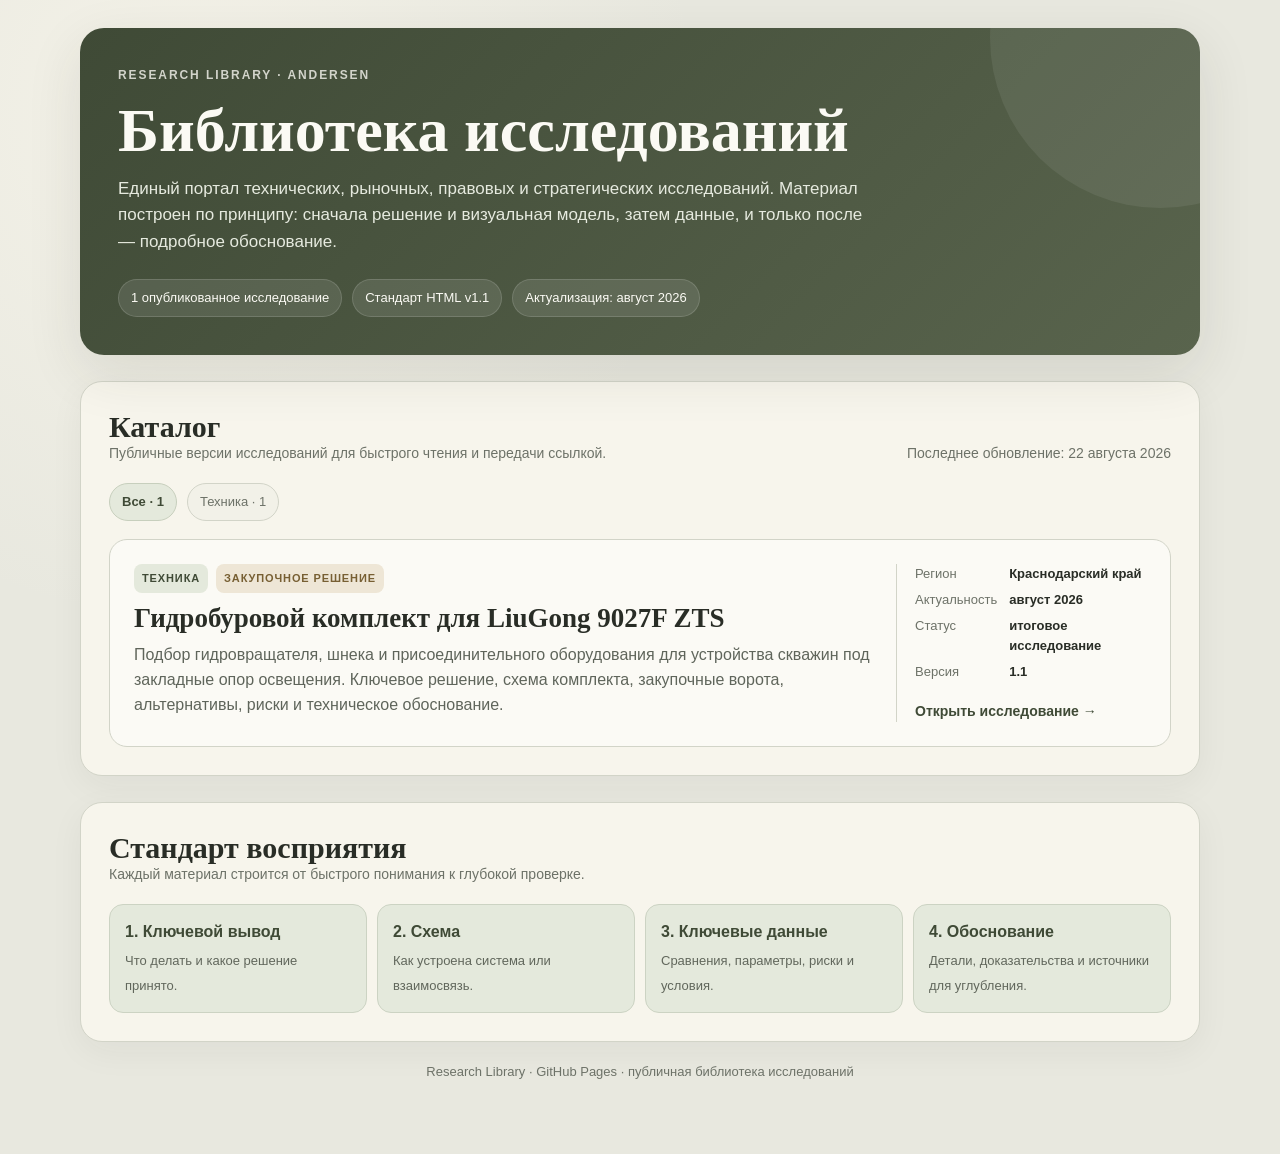
==== index.html @ 73bedc51 "Create research library homepage" ====
<!doctype html>
<html lang="ru">
<head>
  <meta charset="utf-8">
  <meta name="viewport" content="width=device-width, initial-scale=1">
  <meta name="color-scheme" content="light dark">
  <meta name="description" content="Библиотека аналитических и технических исследований Andersen.">
  <title>Research Library — библиотека исследований</title>
  <style>
    :root{--canvas:#e8e8df;--paper:#f7f5ec;--ink:#292d26;--muted:#6d7268;--line:#d2d4c8;--olive:#667257;--olive-deep:#3f4a36;--olive-soft:#e4e9dc;--moss:#84906f;--ochre:#a88950;--danger:#8a5b52;--shadow:0 18px 55px rgba(43,49,38,.11)}
    *{box-sizing:border-box}html{scroll-behavior:smooth}body{margin:0;background:radial-gradient(circle at 15% 10%,#f4f2e8 0,transparent 34%),var(--canvas);color:var(--ink);font-family:Inter,ui-sans-serif,-apple-system,BlinkMacSystemFont,"Segoe UI",Roboto,Arial,sans-serif;line-height:1.55}
    a{color:inherit}.wrap{width:min(1120px,calc(100% - 28px));margin:0 auto;padding:28px 0 72px}.hero{background:linear-gradient(135deg,var(--olive-deep),#59644d);color:#fbfaf4;border-radius:24px;padding:38px;box-shadow:var(--shadow);position:relative;overflow:hidden}.hero:after{content:"";position:absolute;width:340px;height:340px;border-radius:50%;right:-130px;top:-160px;background:rgba(255,255,255,.07)}
    .eyebrow{font-size:12px;letter-spacing:.16em;text-transform:uppercase;opacity:.78;font-weight:700}.hero h1{font-family:Georgia,"Times New Roman",serif;font-size:clamp(34px,6vw,62px);line-height:1.02;margin:14px 0 14px;max-width:760px}.hero p{margin:0;max-width:760px;color:#e6eadf;font-size:17px}.stats{display:flex;gap:10px;flex-wrap:wrap;margin-top:24px}.stat{background:rgba(255,255,255,.1);border:1px solid rgba(255,255,255,.14);border-radius:999px;padding:8px 12px;font-size:13px}
    .section{margin-top:26px;background:var(--paper);border:1px solid var(--line);border-radius:22px;padding:28px;box-shadow:0 10px 34px rgba(43,49,38,.05)}.section-head{display:flex;justify-content:space-between;gap:18px;align-items:end;margin-bottom:18px}.section h2{font-family:Georgia,"Times New Roman",serif;font-size:30px;line-height:1.1;margin:0}.section .sub{color:var(--muted);font-size:14px}
    .filters{display:flex;gap:10px;flex-wrap:wrap;margin-bottom:18px}.chip{border:1px solid var(--line);background:#f2f1e8;border-radius:999px;padding:8px 12px;font-size:13px;color:var(--muted)}.chip.active{background:var(--olive-soft);border-color:#c7cfbd;color:var(--olive-deep);font-weight:700}
    .grid{display:grid;grid-template-columns:repeat(12,1fr);gap:18px}.card{grid-column:span 12;display:grid;grid-template-columns:minmax(0,1.55fr) minmax(250px,.45fr);gap:18px;padding:24px;border:1px solid var(--line);border-radius:18px;background:#fbfaf5;text-decoration:none;transition:transform .16s ease,border-color .16s ease,box-shadow .16s ease}.card:hover{transform:translateY(-2px);border-color:#b9c2ae;box-shadow:0 10px 30px rgba(43,49,38,.08)}
    .kicker{display:flex;gap:8px;flex-wrap:wrap;margin-bottom:10px}.tag{font-size:11px;text-transform:uppercase;letter-spacing:.08em;font-weight:800;padding:6px 8px;border-radius:8px;background:var(--olive-soft);color:var(--olive-deep)}.tag.gold{background:#eee6d6;color:#775f33}.card h3{font-family:Georgia,"Times New Roman",serif;font-size:27px;line-height:1.12;margin:0 0 10px}.card p{margin:0;color:#5f655b}.meta{border-left:1px solid var(--line);padding-left:18px;display:flex;flex-direction:column;justify-content:space-between;gap:18px}.meta dl{margin:0;display:grid;grid-template-columns:auto 1fr;gap:6px 12px;font-size:13px}.meta dt{color:var(--muted)}.meta dd{margin:0;font-weight:700}.open{align-self:flex-start;color:var(--olive-deep);font-weight:800;font-size:14px}
    .principle{display:grid;grid-template-columns:repeat(4,1fr);gap:10px;margin-top:16px}.step{padding:15px;border-radius:14px;background:var(--olive-soft);border:1px solid #ccd3c3}.step strong{display:block;color:var(--olive-deep);margin-bottom:3px}.step span{font-size:13px;color:#61675c}
    footer{padding:20px 4px 0;color:var(--muted);font-size:13px;text-align:center}
    @media(max-width:760px){.wrap{width:min(100% - 18px,1120px);padding-top:9px}.hero{border-radius:18px;padding:26px 22px}.section{border-radius:17px;padding:20px 16px}.section-head{display:block}.section .sub{margin-top:6px}.card{grid-template-columns:1fr;padding:18px}.meta{border-left:0;border-top:1px solid var(--line);padding-left:0;padding-top:14px}.principle{grid-template-columns:1fr 1fr}}
    @media(max-width:460px){.principle{grid-template-columns:1fr}.hero h1{font-size:38px}.card h3{font-size:23px}}
    @media(prefers-color-scheme:dark){:root{--canvas:#22251f;--paper:#2b2f28;--ink:#ecece4;--muted:#b4b9ad;--line:#41483b;--olive-soft:#343c30}.hero{background:linear-gradient(135deg,#31392d,#46503f)}.section,.card{background:#2b2f28}.chip{background:#30342e}.tag.gold{background:#4a4131;color:#e7d4ad}.card p{color:#c5c9c0}.step span{color:#c1c7bc}}
  </style>
</head>
<body>
  <main class="wrap">
    <header class="hero">
      <div class="eyebrow">Research Library · Andersen</div>
      <h1>Библиотека исследований</h1>
      <p>Единый портал технических, рыночных, правовых и стратегических исследований. Материал построен по принципу: сначала решение и визуальная модель, затем данные, и только после — подробное обоснование.</p>
      <div class="stats"><span class="stat">1 опубликованное исследование</span><span class="stat">Стандарт HTML v1.1</span><span class="stat">Актуализация: август 2026</span></div>
    </header>

    <section class="section" aria-labelledby="catalog-title">
      <div class="section-head"><div><h2 id="catalog-title">Каталог</h2><div class="sub">Публичные версии исследований для быстрого чтения и передачи ссылкой.</div></div><div class="sub">Последнее обновление: 22 августа 2026</div></div>
      <div class="filters"><span class="chip active">Все · 1</span><span class="chip">Техника · 1</span></div>
      <div class="grid">
        <a class="card" href="research/hydrodrill-liugong-9027f/">
          <div>
            <div class="kicker"><span class="tag">Техника</span><span class="tag gold">Закупочное решение</span></div>
            <h3>Гидробуровой комплект для LiuGong 9027F ZTS</h3>
            <p>Подбор гидровращателя, шнека и присоединительного оборудования для устройства скважин под закладные опор освещения. Ключевое решение, схема комплекта, закупочные ворота, альтернативы, риски и техническое обоснование.</p>
          </div>
          <aside class="meta">
            <dl><dt>Регион</dt><dd>Краснодарский край</dd><dt>Актуальность</dt><dd>август 2026</dd><dt>Статус</dt><dd>итоговое исследование</dd><dt>Версия</dt><dd>1.1</dd></dl>
            <span class="open">Открыть исследование →</span>
          </aside>
        </a>
      </div>
    </section>

    <section class="section" aria-labelledby="standard-title">
      <div class="section-head"><div><h2 id="standard-title">Стандарт восприятия</h2><div class="sub">Каждый материал строится от быстрого понимания к глубокой проверке.</div></div></div>
      <div class="principle"><div class="step"><strong>1. Ключевой вывод</strong><span>Что делать и какое решение принято.</span></div><div class="step"><strong>2. Схема</strong><span>Как устроена система или взаимосвязь.</span></div><div class="step"><strong>3. Ключевые данные</strong><span>Сравнения, параметры, риски и условия.</span></div><div class="step"><strong>4. Обоснование</strong><span>Детали, доказательства и источники для углубления.</span></div></div>
    </section>

    <footer>Research Library · GitHub Pages · публичная библиотека исследований</footer>
  </main>
</body>
</html>
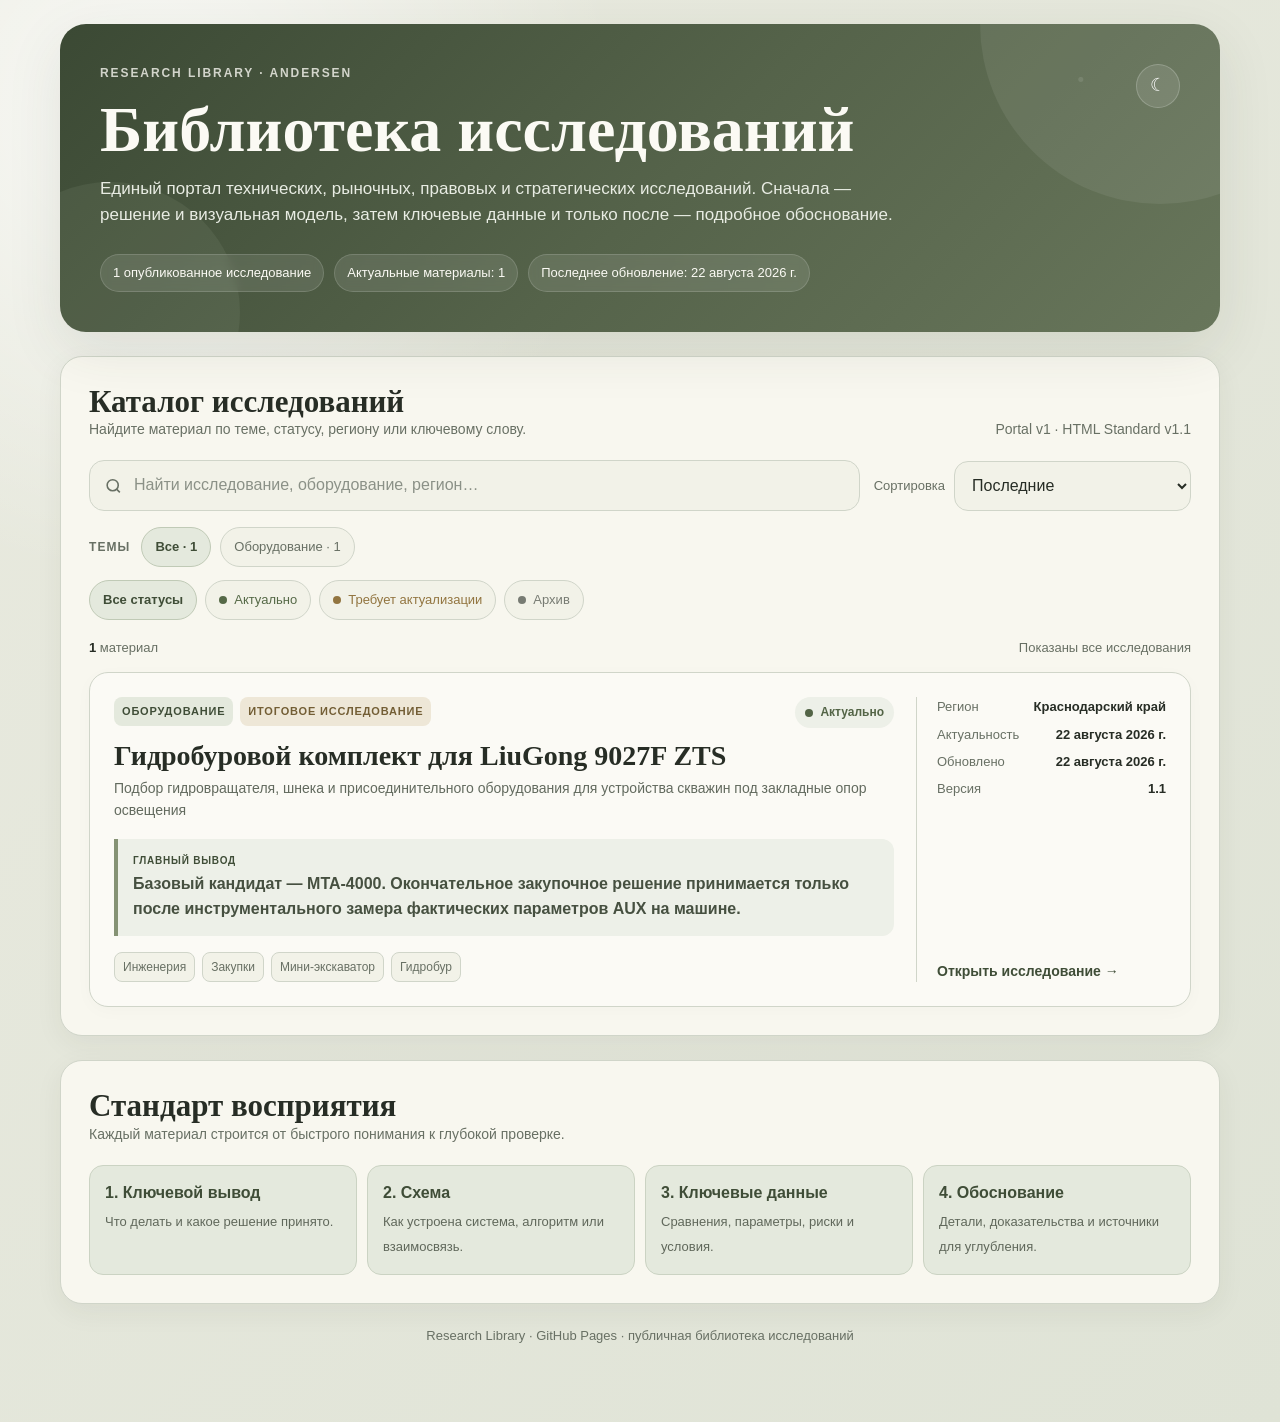
==== commit f7d6d121: "Upgrade Research Library homepage to Portal v1" ====
--- a/index.html
+++ b/index.html
@@ -4,57 +4,447 @@
   <meta charset="utf-8">
   <meta name="viewport" content="width=device-width, initial-scale=1">
   <meta name="color-scheme" content="light dark">
-  <meta name="description" content="Библиотека аналитических и технических исследований Andersen.">
+  <meta name="description" content="Research Library — публичная библиотека технических, рыночных, правовых и стратегических исследований.">
   <title>Research Library — библиотека исследований</title>
   <style>
-    :root{--canvas:#e8e8df;--paper:#f7f5ec;--ink:#292d26;--muted:#6d7268;--line:#d2d4c8;--olive:#667257;--olive-deep:#3f4a36;--olive-soft:#e4e9dc;--moss:#84906f;--ochre:#a88950;--danger:#8a5b52;--shadow:0 18px 55px rgba(43,49,38,.11)}
-    *{box-sizing:border-box}html{scroll-behavior:smooth}body{margin:0;background:radial-gradient(circle at 15% 10%,#f4f2e8 0,transparent 34%),var(--canvas);color:var(--ink);font-family:Inter,ui-sans-serif,-apple-system,BlinkMacSystemFont,"Segoe UI",Roboto,Arial,sans-serif;line-height:1.55}
-    a{color:inherit}.wrap{width:min(1120px,calc(100% - 28px));margin:0 auto;padding:28px 0 72px}.hero{background:linear-gradient(135deg,var(--olive-deep),#59644d);color:#fbfaf4;border-radius:24px;padding:38px;box-shadow:var(--shadow);position:relative;overflow:hidden}.hero:after{content:"";position:absolute;width:340px;height:340px;border-radius:50%;right:-130px;top:-160px;background:rgba(255,255,255,.07)}
-    .eyebrow{font-size:12px;letter-spacing:.16em;text-transform:uppercase;opacity:.78;font-weight:700}.hero h1{font-family:Georgia,"Times New Roman",serif;font-size:clamp(34px,6vw,62px);line-height:1.02;margin:14px 0 14px;max-width:760px}.hero p{margin:0;max-width:760px;color:#e6eadf;font-size:17px}.stats{display:flex;gap:10px;flex-wrap:wrap;margin-top:24px}.stat{background:rgba(255,255,255,.1);border:1px solid rgba(255,255,255,.14);border-radius:999px;padding:8px 12px;font-size:13px}
-    .section{margin-top:26px;background:var(--paper);border:1px solid var(--line);border-radius:22px;padding:28px;box-shadow:0 10px 34px rgba(43,49,38,.05)}.section-head{display:flex;justify-content:space-between;gap:18px;align-items:end;margin-bottom:18px}.section h2{font-family:Georgia,"Times New Roman",serif;font-size:30px;line-height:1.1;margin:0}.section .sub{color:var(--muted);font-size:14px}
-    .filters{display:flex;gap:10px;flex-wrap:wrap;margin-bottom:18px}.chip{border:1px solid var(--line);background:#f2f1e8;border-radius:999px;padding:8px 12px;font-size:13px;color:var(--muted)}.chip.active{background:var(--olive-soft);border-color:#c7cfbd;color:var(--olive-deep);font-weight:700}
-    .grid{display:grid;grid-template-columns:repeat(12,1fr);gap:18px}.card{grid-column:span 12;display:grid;grid-template-columns:minmax(0,1.55fr) minmax(250px,.45fr);gap:18px;padding:24px;border:1px solid var(--line);border-radius:18px;background:#fbfaf5;text-decoration:none;transition:transform .16s ease,border-color .16s ease,box-shadow .16s ease}.card:hover{transform:translateY(-2px);border-color:#b9c2ae;box-shadow:0 10px 30px rgba(43,49,38,.08)}
-    .kicker{display:flex;gap:8px;flex-wrap:wrap;margin-bottom:10px}.tag{font-size:11px;text-transform:uppercase;letter-spacing:.08em;font-weight:800;padding:6px 8px;border-radius:8px;background:var(--olive-soft);color:var(--olive-deep)}.tag.gold{background:#eee6d6;color:#775f33}.card h3{font-family:Georgia,"Times New Roman",serif;font-size:27px;line-height:1.12;margin:0 0 10px}.card p{margin:0;color:#5f655b}.meta{border-left:1px solid var(--line);padding-left:18px;display:flex;flex-direction:column;justify-content:space-between;gap:18px}.meta dl{margin:0;display:grid;grid-template-columns:auto 1fr;gap:6px 12px;font-size:13px}.meta dt{color:var(--muted)}.meta dd{margin:0;font-weight:700}.open{align-self:flex-start;color:var(--olive-deep);font-weight:800;font-size:14px}
-    .principle{display:grid;grid-template-columns:repeat(4,1fr);gap:10px;margin-top:16px}.step{padding:15px;border-radius:14px;background:var(--olive-soft);border:1px solid #ccd3c3}.step strong{display:block;color:var(--olive-deep);margin-bottom:3px}.step span{font-size:13px;color:#61675c}
-    footer{padding:20px 4px 0;color:var(--muted);font-size:13px;text-align:center}
-    @media(max-width:760px){.wrap{width:min(100% - 18px,1120px);padding-top:9px}.hero{border-radius:18px;padding:26px 22px}.section{border-radius:17px;padding:20px 16px}.section-head{display:block}.section .sub{margin-top:6px}.card{grid-template-columns:1fr;padding:18px}.meta{border-left:0;border-top:1px solid var(--line);padding-left:0;padding-top:14px}.principle{grid-template-columns:1fr 1fr}}
-    @media(max-width:460px){.principle{grid-template-columns:1fr}.hero h1{font-size:38px}.card h3{font-size:23px}}
-    @media(prefers-color-scheme:dark){:root{--canvas:#22251f;--paper:#2b2f28;--ink:#ecece4;--muted:#b4b9ad;--line:#41483b;--olive-soft:#343c30}.hero{background:linear-gradient(135deg,#31392d,#46503f)}.section,.card{background:#2b2f28}.chip{background:#30342e}.tag.gold{background:#4a4131;color:#e7d4ad}.card p{color:#c5c9c0}.step span{color:#c1c7bc}}
+    :root{
+      --canvas:#e9eadf;
+      --canvas-2:#dfe3d6;
+      --paper:#f8f7ef;
+      --paper-2:#f2f2e8;
+      --ink:#272d25;
+      --muted:#687064;
+      --line:#d0d5c9;
+      --olive:#667456;
+      --olive-deep:#3f4d37;
+      --moss:#859274;
+      --moss-soft:#e4e9dd;
+      --moss-pale:#edf0e8;
+      --ochre:#a4874d;
+      --ochre-soft:#eee7d7;
+      --danger:#8a5d54;
+      --danger-soft:#efe1dd;
+      --archive:#7a7d75;
+      --archive-soft:#e8e8e3;
+      --shadow:0 18px 55px rgba(45,55,39,.10);
+      --shadow-soft:0 8px 28px rgba(45,55,39,.06);
+    }
+    *{box-sizing:border-box}
+    html{scroll-behavior:smooth}
+    body{
+      margin:0;
+      color:var(--ink);
+      font-family:Inter,ui-sans-serif,-apple-system,BlinkMacSystemFont,"Segoe UI",Roboto,Arial,sans-serif;
+      line-height:1.55;
+      background:
+        radial-gradient(circle at 12% 8%,rgba(255,255,255,.72) 0,transparent 27%),
+        linear-gradient(135deg,var(--canvas),var(--canvas-2));
+      min-height:100vh;
+    }
+    button,input,select{font:inherit}
+    button{color:inherit}
+    a{color:inherit}
+    .wrap{width:min(1160px,calc(100% - 28px));margin:0 auto;padding:24px 0 76px}
+
+    .hero{
+      position:relative;
+      overflow:hidden;
+      border-radius:26px;
+      padding:40px;
+      color:#fbfaf4;
+      background:
+        radial-gradient(circle at 88% 18%,rgba(255,255,255,.10) 0 2px,transparent 3px),
+        linear-gradient(135deg,#3b4934 0%,#55634a 52%,#68765b 100%);
+      box-shadow:var(--shadow);
+    }
+    .hero:before{
+      content:"";
+      position:absolute;
+      right:-120px;
+      top:-180px;
+      width:360px;
+      height:360px;
+      border-radius:50%;
+      background:rgba(255,255,255,.07);
+    }
+    .hero:after{
+      content:"";
+      position:absolute;
+      left:-80px;
+      bottom:-110px;
+      width:260px;
+      height:260px;
+      border-radius:50%;
+      background:rgba(202,215,187,.08);
+    }
+    .hero-top{position:relative;z-index:1;display:flex;justify-content:space-between;gap:20px;align-items:flex-start}
+    .eyebrow{font-size:12px;letter-spacing:.16em;text-transform:uppercase;opacity:.78;font-weight:800}
+    .hero h1{font-family:Georgia,"Times New Roman",serif;font-size:clamp(36px,6vw,64px);line-height:1.02;margin:14px 0 14px;max-width:800px;font-weight:700}
+    .hero p{margin:0;max-width:820px;color:#e8ece3;font-size:17px}
+    .theme-button{
+      position:relative;z-index:2;flex:0 0 auto;width:44px;height:44px;border-radius:50%;border:1px solid rgba(255,255,255,.20);background:rgba(255,255,255,.10);color:#fff;cursor:pointer;font-size:18px
+    }
+    .theme-button:focus-visible,.chip:focus-visible,.clear-btn:focus-visible,.card:focus-visible,input:focus-visible,select:focus-visible{outline:3px solid rgba(164,135,77,.45);outline-offset:2px}
+    .stats{position:relative;z-index:1;display:flex;gap:10px;flex-wrap:wrap;margin-top:25px}
+    .stat{background:rgba(255,255,255,.10);border:1px solid rgba(255,255,255,.15);border-radius:999px;padding:8px 12px;font-size:13px;backdrop-filter:blur(5px)}
+
+    .section{margin-top:24px;background:var(--paper);border:1px solid var(--line);border-radius:22px;padding:28px;box-shadow:var(--shadow-soft)}
+    .section-head{display:flex;justify-content:space-between;gap:18px;align-items:flex-end;margin-bottom:20px}
+    .section h2{font-family:Georgia,"Times New Roman",serif;font-size:31px;line-height:1.1;margin:0}
+    .sub{color:var(--muted);font-size:14px}
+
+    .control-panel{display:grid;grid-template-columns:minmax(0,1fr) auto;gap:14px;align-items:center;margin-bottom:16px}
+    .search-wrap{position:relative;min-width:0}
+    .search-wrap svg{position:absolute;left:15px;top:50%;transform:translateY(-50%);width:19px;height:19px;fill:none;stroke:var(--muted);stroke-width:2}
+    .search-wrap input{
+      width:100%;min-height:50px;border-radius:15px;border:1px solid var(--line);background:var(--paper-2);color:var(--ink);padding:12px 48px 12px 44px;font-size:16px
+    }
+    .search-wrap input::placeholder{color:#8b9187}
+    .clear-btn{position:absolute;right:7px;top:7px;width:36px;height:36px;border:0;border-radius:10px;background:transparent;color:var(--muted);cursor:pointer;font-size:20px;display:none}
+    .clear-btn.visible{display:block}
+    .sort-wrap{display:flex;gap:9px;align-items:center}
+    .sort-wrap label{color:var(--muted);font-size:13px;white-space:nowrap}
+    select{min-height:50px;border-radius:14px;border:1px solid var(--line);background:var(--paper-2);color:var(--ink);padding:0 38px 0 13px;cursor:pointer}
+
+    .filters-row{display:flex;gap:9px;flex-wrap:wrap;align-items:center;margin-bottom:13px}
+    .filters-label{font-size:12px;text-transform:uppercase;letter-spacing:.09em;color:var(--muted);font-weight:800;margin-right:2px}
+    .chip{min-height:40px;border:1px solid var(--line);background:var(--paper-2);border-radius:999px;padding:8px 13px;font-size:13px;color:var(--muted);cursor:pointer;transition:background .15s ease,border-color .15s ease,color .15s ease}
+    .chip:hover{border-color:#b8c1af}
+    .chip.active{background:var(--moss-soft);border-color:#c0cab6;color:var(--olive-deep);font-weight:800}
+    .status-tools{display:flex;gap:8px;flex-wrap:wrap;margin:4px 0 18px}
+    .status-chip{display:inline-flex;align-items:center;gap:7px}
+    .dot{width:8px;height:8px;border-radius:50%;background:currentColor}
+    .status-current{color:#556947}.status-review{color:#927540}.status-archive{color:#777b73}
+
+    .catalog-summary{display:flex;justify-content:space-between;gap:12px;align-items:center;margin:4px 0 14px;color:var(--muted);font-size:13px}
+    .catalog-summary strong{color:var(--ink)}
+
+    .grid{display:grid;grid-template-columns:repeat(12,1fr);gap:18px}
+    .card{
+      grid-column:span 12;
+      display:grid;
+      grid-template-columns:minmax(0,1.6fr) minmax(250px,.4fr);
+      gap:22px;
+      padding:24px;
+      border:1px solid var(--line);
+      border-radius:19px;
+      background:#fbfaf5;
+      text-decoration:none;
+      box-shadow:0 4px 18px rgba(45,55,39,.025);
+      transition:transform .16s ease,border-color .16s ease,box-shadow .16s ease;
+    }
+    .card:hover{transform:translateY(-2px);border-color:#b7c1ad;box-shadow:0 12px 32px rgba(45,55,39,.08)}
+    .card-main{min-width:0}
+    .card-topline{display:flex;justify-content:space-between;gap:12px;align-items:flex-start;margin-bottom:12px}
+    .kicker{display:flex;gap:7px;flex-wrap:wrap}
+    .tag{font-size:11px;text-transform:uppercase;letter-spacing:.075em;font-weight:800;padding:6px 8px;border-radius:8px;background:var(--moss-soft);color:var(--olive-deep)}
+    .tag.secondary{background:var(--ochre-soft);color:#735e35}
+    .status-badge{white-space:nowrap;display:inline-flex;align-items:center;gap:7px;border-radius:999px;padding:6px 10px;font-size:12px;font-weight:800;background:var(--moss-pale);color:#536446}
+    .status-badge.review{background:var(--ochre-soft);color:#80683c}
+    .status-badge.archive{background:var(--archive-soft);color:#686b65}
+    .card h3{font-family:Georgia,"Times New Roman",serif;font-size:28px;line-height:1.12;margin:0 0 7px}
+    .subtitle{margin:0;color:#626a5e;font-size:14px}
+    .key-result{margin-top:17px;padding:14px 15px;border-left:4px solid var(--moss);border-radius:0 12px 12px 0;background:var(--moss-pale)}
+    .key-result small{display:block;color:var(--olive-deep);font-weight:800;text-transform:uppercase;letter-spacing:.08em;font-size:10px;margin-bottom:4px}
+    .key-result p{margin:0;color:#465040;font-weight:650}
+    .topics{display:flex;gap:7px;flex-wrap:wrap;margin-top:16px}
+    .topic{font-size:12px;color:var(--muted);padding:5px 8px;border:1px solid var(--line);border-radius:8px;background:var(--paper-2)}
+    .meta{border-left:1px solid var(--line);padding-left:20px;display:flex;flex-direction:column;justify-content:space-between;gap:20px}
+    .meta dl{margin:0;display:grid;grid-template-columns:auto 1fr;gap:7px 12px;font-size:13px}
+    .meta dt{color:var(--muted)}
+    .meta dd{margin:0;font-weight:750;text-align:right}
+    .open{align-self:flex-start;color:var(--olive-deep);font-weight:850;font-size:14px}
+
+    .empty{display:none;text-align:center;padding:42px 16px;border:1px dashed var(--line);border-radius:17px;background:var(--paper-2);color:var(--muted)}
+    .empty.visible{display:block}
+
+    .principle{display:grid;grid-template-columns:repeat(4,1fr);gap:10px;margin-top:16px}
+    .step{padding:15px;border-radius:14px;background:var(--moss-soft);border:1px solid #cbd3c3}
+    .step strong{display:block;color:var(--olive-deep);margin-bottom:3px}
+    .step span{font-size:13px;color:#60685b}
+
+    footer{padding:22px 4px 0;color:var(--muted);font-size:13px;text-align:center}
+    .loading{padding:26px;color:var(--muted);text-align:center}
+
+    body.dark{
+      --canvas:#20251f;--canvas-2:#272d25;--paper:#2b3129;--paper-2:#30362e;--ink:#eceee7;--muted:#b7beb2;--line:#414b3d;--moss-soft:#374132;--moss-pale:#323a2f;--ochre-soft:#4a4130;--archive-soft:#3a3c38
+    }
+    body.dark .card{background:#2c322a}
+    body.dark .subtitle{color:#c2c8bd}
+    body.dark .key-result p{color:#d4dacf}
+    body.dark .tag.secondary{color:#e6d5ad}
+    body.dark .status-badge{color:#cbdabf}
+    body.dark .status-badge.review{color:#ead7ac}
+    body.dark .status-badge.archive{color:#d0d1cc}
+    body.dark .step span{color:#c5cbc0}
+
+    @media(max-width:800px){
+      .wrap{width:min(100% - 18px,1160px);padding-top:9px}
+      .hero{border-radius:18px;padding:27px 22px}
+      .hero-top{gap:10px}
+      .section{border-radius:18px;padding:21px 16px}
+      .section-head{display:block}.section-head .sub{margin-top:6px}
+      .control-panel{grid-template-columns:1fr}.sort-wrap{justify-content:space-between}.sort-wrap select{flex:1;min-width:0}
+      .card{grid-template-columns:1fr;padding:18px;gap:16px}
+      .meta{border-left:0;border-top:1px solid var(--line);padding-left:0;padding-top:15px}
+      .meta dl{grid-template-columns:auto 1fr}.meta dd{text-align:right}
+      .principle{grid-template-columns:1fr 1fr}
+    }
+    @media(max-width:500px){
+      .hero h1{font-size:40px}.hero p{font-size:15px}.theme-button{width:42px;height:42px}
+      .section h2{font-size:28px}.principle{grid-template-columns:1fr}
+      .card-topline{display:block}.status-badge{margin-top:9px}.card h3{font-size:24px}
+      .catalog-summary{display:block}.catalog-summary span{display:block;margin-top:4px}
+    }
+    @media(prefers-reduced-motion:reduce){*{scroll-behavior:auto!important;transition:none!important}}
   </style>
 </head>
 <body>
   <main class="wrap">
     <header class="hero">
-      <div class="eyebrow">Research Library · Andersen</div>
-      <h1>Библиотека исследований</h1>
-      <p>Единый портал технических, рыночных, правовых и стратегических исследований. Материал построен по принципу: сначала решение и визуальная модель, затем данные, и только после — подробное обоснование.</p>
-      <div class="stats"><span class="stat">1 опубликованное исследование</span><span class="stat">Стандарт HTML v1.1</span><span class="stat">Актуализация: август 2026</span></div>
+      <div class="hero-top">
+        <div>
+          <div class="eyebrow">Research Library · Andersen</div>
+          <h1>Библиотека исследований</h1>
+          <p>Единый портал технических, рыночных, правовых и стратегических исследований. Сначала — решение и визуальная модель, затем ключевые данные и только после — подробное обоснование.</p>
+        </div>
+        <button class="theme-button" id="themeToggle" type="button" aria-label="Переключить режим отображения" title="День / ночь">☾</button>
+      </div>
+      <div class="stats" aria-label="Статистика библиотеки">
+        <span class="stat" id="countStat">Загрузка каталога…</span>
+        <span class="stat" id="currentStat">Актуальные материалы: —</span>
+        <span class="stat" id="updatedStat">Последнее обновление: —</span>
+      </div>
     </header>
 
     <section class="section" aria-labelledby="catalog-title">
-      <div class="section-head"><div><h2 id="catalog-title">Каталог</h2><div class="sub">Публичные версии исследований для быстрого чтения и передачи ссылкой.</div></div><div class="sub">Последнее обновление: 22 августа 2026</div></div>
-      <div class="filters"><span class="chip active">Все · 1</span><span class="chip">Техника · 1</span></div>
-      <div class="grid">
-        <a class="card" href="research/hydrodrill-liugong-9027f/">
-          <div>
-            <div class="kicker"><span class="tag">Техника</span><span class="tag gold">Закупочное решение</span></div>
-            <h3>Гидробуровой комплект для LiuGong 9027F ZTS</h3>
-            <p>Подбор гидровращателя, шнека и присоединительного оборудования для устройства скважин под закладные опор освещения. Ключевое решение, схема комплекта, закупочные ворота, альтернативы, риски и техническое обоснование.</p>
+      <div class="section-head">
+        <div>
+          <h2 id="catalog-title">Каталог исследований</h2>
+          <div class="sub">Найдите материал по теме, статусу, региону или ключевому слову.</div>
+        </div>
+        <div class="sub">Portal v1 · HTML Standard v1.1</div>
+      </div>
+
+      <div class="control-panel">
+        <div class="search-wrap">
+          <svg aria-hidden="true" viewBox="0 0 24 24"><circle cx="11" cy="11" r="7"></circle><path d="m20 20-3.8-3.8"></path></svg>
+          <input id="searchInput" type="search" autocomplete="off" placeholder="Найти исследование, оборудование, регион…" aria-label="Поиск по исследованиям">
+          <button id="clearSearch" class="clear-btn" type="button" aria-label="Очистить поиск">×</button>
+        </div>
+        <div class="sort-wrap">
+          <label for="sortSelect">Сортировка</label>
+          <select id="sortSelect" aria-label="Сортировка исследований">
+            <option value="latest">Последние</option>
+            <option value="topic">По теме</option>
+            <option value="status">По статусу</option>
+            <option value="asof">По дате актуальности</option>
+          </select>
+        </div>
+      </div>
+
+      <div class="filters-row" id="categoryFilters" aria-label="Фильтр по тематике">
+        <span class="filters-label">Темы</span>
+      </div>
+      <div class="status-tools" id="statusFilters" aria-label="Фильтр по статусу">
+        <button class="chip active" type="button" data-status="all">Все статусы</button>
+        <button class="chip status-chip status-current" type="button" data-status="current"><span class="dot"></span>Актуально</button>
+        <button class="chip status-chip status-review" type="button" data-status="review"><span class="dot"></span>Требует актуализации</button>
+        <button class="chip status-chip status-archive" type="button" data-status="archive"><span class="dot"></span>Архив</button>
+      </div>
+
+      <div class="catalog-summary" aria-live="polite">
+        <div id="resultCount"><strong>—</strong> материалов</div>
+        <span id="activeFilterText">Показаны все исследования</span>
+      </div>
+
+      <div class="grid" id="catalogGrid"><div class="loading">Загружаю библиотеку…</div></div>
+      <div class="empty" id="emptyState">По заданным условиям ничего не найдено. Измените запрос или сбросьте фильтр.</div>
+    </section>
+
+    <section class="section" aria-labelledby="standard-title">
+      <div class="section-head">
+        <div>
+          <h2 id="standard-title">Стандарт восприятия</h2>
+          <div class="sub">Каждый материал строится от быстрого понимания к глубокой проверке.</div>
+        </div>
+      </div>
+      <div class="principle">
+        <div class="step"><strong>1. Ключевой вывод</strong><span>Что делать и какое решение принято.</span></div>
+        <div class="step"><strong>2. Схема</strong><span>Как устроена система, алгоритм или взаимосвязь.</span></div>
+        <div class="step"><strong>3. Ключевые данные</strong><span>Сравнения, параметры, риски и условия.</span></div>
+        <div class="step"><strong>4. Обоснование</strong><span>Детали, доказательства и источники для углубления.</span></div>
+      </div>
+    </section>
+
+    <footer>Research Library · GitHub Pages · публичная библиотека исследований</footer>
+  </main>
+
+  <script>
+    (() => {
+      const fallbackData = [{
+        id:"hydrodrill-liugong-9027f",
+        title:"Гидробуровой комплект для LiuGong 9027F ZTS",
+        subtitle:"Подбор гидровращателя, шнека и присоединительного оборудования для устройства скважин под закладные опор освещения",
+        summary:"Базовый кандидат — MTA-4000. Окончательное закупочное решение принимается только после инструментального замера фактических параметров AUX на машине.",
+        category:"Оборудование",
+        topics:["Инженерия","Закупки","Мини-экскаватор","Гидробур"],
+        region:"Краснодарский край",
+        asOf:"2026-08-22",
+        updated:"2026-08-22",
+        status:"current",
+        statusLabel:"Актуально",
+        documentStatus:"Итоговое исследование",
+        version:"1.1",
+        href:"research/hydrodrill-liugong-9027f/"
+      }];
+
+      const state = { data:[], query:"", category:"all", status:"all", sort:"latest" };
+      const grid = document.getElementById("catalogGrid");
+      const empty = document.getElementById("emptyState");
+      const search = document.getElementById("searchInput");
+      const clearSearch = document.getElementById("clearSearch");
+      const sortSelect = document.getElementById("sortSelect");
+      const categoryFilters = document.getElementById("categoryFilters");
+      const statusFilters = document.getElementById("statusFilters");
+      const resultCount = document.getElementById("resultCount");
+      const activeFilterText = document.getElementById("activeFilterText");
+      const countStat = document.getElementById("countStat");
+      const currentStat = document.getElementById("currentStat");
+      const updatedStat = document.getElementById("updatedStat");
+      const themeToggle = document.getElementById("themeToggle");
+
+      const fmtDate = value => {
+        if(!value) return "—";
+        const parts = value.split("-").map(Number);
+        if(parts.length !== 3) return value;
+        return new Intl.DateTimeFormat("ru-RU",{day:"numeric",month:"long",year:"numeric"}).format(new Date(Date.UTC(parts[0],parts[1]-1,parts[2])));
+      };
+
+      const escapeHtml = value => String(value ?? "").replace(/[&<>'"]/g, char => ({"&":"&amp;","<":"&lt;",">":"&gt;","'":"&#39;",'"':"&quot;"}[char]));
+
+      const statusClass = status => status === "review" ? "review" : status === "archive" ? "archive" : "";
+      const statusRank = status => ({current:0,review:1,archive:2}[status] ?? 9);
+
+      function buildCategoryFilters(){
+        const categories = [...new Set(state.data.map(item => item.category).filter(Boolean))].sort((a,b)=>a.localeCompare(b,"ru"));
+        categoryFilters.querySelectorAll("button").forEach(node => node.remove());
+        const all = document.createElement("button");
+        all.type="button"; all.className="chip active"; all.dataset.category="all"; all.textContent=`Все · ${state.data.length}`;
+        categoryFilters.appendChild(all);
+        categories.forEach(category => {
+          const count = state.data.filter(item => item.category === category).length;
+          const button = document.createElement("button");
+          button.type="button"; button.className="chip"; button.dataset.category=category; button.textContent=`${category} · ${count}`;
+          categoryFilters.appendChild(button);
+        });
+      }
+
+      function cardMarkup(item){
+        const topics = (item.topics || []).map(t => `<span class="topic">${escapeHtml(t)}</span>`).join("");
+        return `<a class="card" href="${escapeHtml(item.href)}" data-id="${escapeHtml(item.id)}">
+          <div class="card-main">
+            <div class="card-topline">
+              <div class="kicker"><span class="tag">${escapeHtml(item.category)}</span><span class="tag secondary">${escapeHtml(item.documentStatus || "Исследование")}</span></div>
+              <span class="status-badge ${statusClass(item.status)}"><span class="dot"></span>${escapeHtml(item.statusLabel || "Актуально")}</span>
+            </div>
+            <h3>${escapeHtml(item.title)}</h3>
+            <p class="subtitle">${escapeHtml(item.subtitle)}</p>
+            <div class="key-result"><small>Главный вывод</small><p>${escapeHtml(item.summary)}</p></div>
+            <div class="topics">${topics}</div>
           </div>
           <aside class="meta">
-            <dl><dt>Регион</dt><dd>Краснодарский край</dd><dt>Актуальность</dt><dd>август 2026</dd><dt>Статус</dt><dd>итоговое исследование</dd><dt>Версия</dt><dd>1.1</dd></dl>
+            <dl>
+              <dt>Регион</dt><dd>${escapeHtml(item.region || "—")}</dd>
+              <dt>Актуальность</dt><dd>${escapeHtml(fmtDate(item.asOf))}</dd>
+              <dt>Обновлено</dt><dd>${escapeHtml(fmtDate(item.updated))}</dd>
+              <dt>Версия</dt><dd>${escapeHtml(item.version || "—")}</dd>
+            </dl>
             <span class="open">Открыть исследование →</span>
           </aside>
-        </a>
-      </div>
-    </section>
-
-    <section class="section" aria-labelledby="standard-title">
-      <div class="section-head"><div><h2 id="standard-title">Стандарт восприятия</h2><div class="sub">Каждый материал строится от быстрого понимания к глубокой проверке.</div></div></div>
-      <div class="principle"><div class="step"><strong>1. Ключевой вывод</strong><span>Что делать и какое решение принято.</span></div><div class="step"><strong>2. Схема</strong><span>Как устроена система или взаимосвязь.</span></div><div class="step"><strong>3. Ключевые данные</strong><span>Сравнения, параметры, риски и условия.</span></div><div class="step"><strong>4. Обоснование</strong><span>Детали, доказательства и источники для углубления.</span></div></div>
-    </section>
-
-    <footer>Research Library · GitHub Pages · публичная библиотека исследований</footer>
-  </main>
+        </a>`;
+      }
+
+      function filteredData(){
+        const q = state.query.trim().toLocaleLowerCase("ru");
+        let items = state.data.filter(item => {
+          const categoryOk = state.category === "all" || item.category === state.category;
+          const statusOk = state.status === "all" || item.status === state.status;
+          if(!categoryOk || !statusOk) return false;
+          if(!q) return true;
+          const haystack = [item.title,item.subtitle,item.summary,item.category,item.region,item.documentStatus,...(item.topics || [])].join(" ").toLocaleLowerCase("ru");
+          return haystack.includes(q);
+        });
+        if(state.sort === "topic") items.sort((a,b)=>(a.category||"").localeCompare(b.category||"","ru") || a.title.localeCompare(b.title,"ru"));
+        else if(state.sort === "status") items.sort((a,b)=>statusRank(a.status)-statusRank(b.status) || new Date(b.updated)-new Date(a.updated));
+        else if(state.sort === "asof") items.sort((a,b)=>new Date(b.asOf)-new Date(a.asOf));
+        else items.sort((a,b)=>new Date(b.updated)-new Date(a.updated));
+        return items;
+      }
+
+      function render(){
+        const items = filteredData();
+        grid.innerHTML = items.map(cardMarkup).join("");
+        empty.classList.toggle("visible",items.length===0);
+        grid.style.display = items.length ? "grid" : "none";
+        resultCount.innerHTML = `<strong>${items.length}</strong> ${items.length===1?"материал":"материалов"}`;
+        const parts=[];
+        if(state.category!=="all") parts.push(`тема: ${state.category}`);
+        if(state.status!=="all") {
+          const label={current:"актуально",review:"требует актуализации",archive:"архив"}[state.status] || state.status;
+          parts.push(`статус: ${label}`);
+        }
+        if(state.query) parts.push(`поиск: «${state.query}»`);
+        activeFilterText.textContent = parts.length ? parts.join(" · ") : "Показаны все исследования";
+      }
+
+      function updateHeroStats(){
+        const count=state.data.length;
+        const current=state.data.filter(x=>x.status==="current").length;
+        const latest=state.data.map(x=>x.updated).filter(Boolean).sort().at(-1);
+        countStat.textContent = `${count} ${count===1?"опубликованное исследование":"опубликованных исследований"}`;
+        currentStat.textContent = `Актуальные материалы: ${current}`;
+        updatedStat.textContent = `Последнее обновление: ${fmtDate(latest)}`;
+      }
+
+      categoryFilters.addEventListener("click",event=>{
+        const button=event.target.closest("button[data-category]"); if(!button) return;
+        state.category=button.dataset.category;
+        categoryFilters.querySelectorAll("button[data-category]").forEach(b=>b.classList.toggle("active",b===button));
+        render();
+      });
+
+      statusFilters.addEventListener("click",event=>{
+        const button=event.target.closest("button[data-status]"); if(!button) return;
+        state.status=button.dataset.status;
+        statusFilters.querySelectorAll("button[data-status]").forEach(b=>b.classList.toggle("active",b===button));
+        render();
+      });
+
+      search.addEventListener("input",()=>{
+        state.query=search.value.trim();
+        clearSearch.classList.toggle("visible",search.value.length>0);
+        render();
+      });
+      clearSearch.addEventListener("click",()=>{search.value="";state.query="";clearSearch.classList.remove("visible");search.focus();render();});
+      sortSelect.addEventListener("change",()=>{state.sort=sortSelect.value;render();});
+
+      const storedTheme = (()=>{try{return localStorage.getItem("research-library-theme")}catch{return null}})();
+      if(storedTheme==="dark") document.body.classList.add("dark");
+      themeToggle.textContent=document.body.classList.contains("dark")?"☀":"☾";
+      themeToggle.addEventListener("click",()=>{
+        document.body.classList.toggle("dark");
+        const dark=document.body.classList.contains("dark");
+        themeToggle.textContent=dark?"☀":"☾";
+        try{localStorage.setItem("research-library-theme",dark?"dark":"light")}catch{}
+      });
+
+      fetch("data/researches.json",{cache:"no-store"})
+        .then(response=>{if(!response.ok) throw new Error("catalog");return response.json()})
+        .then(data=>{state.data=Array.isArray(data)&&data.length?data:fallbackData})
+        .catch(()=>{state.data=fallbackData})
+        .finally(()=>{buildCategoryFilters();updateHeroStats();render()});
+    })();
+  </script>
 </body>
 </html>
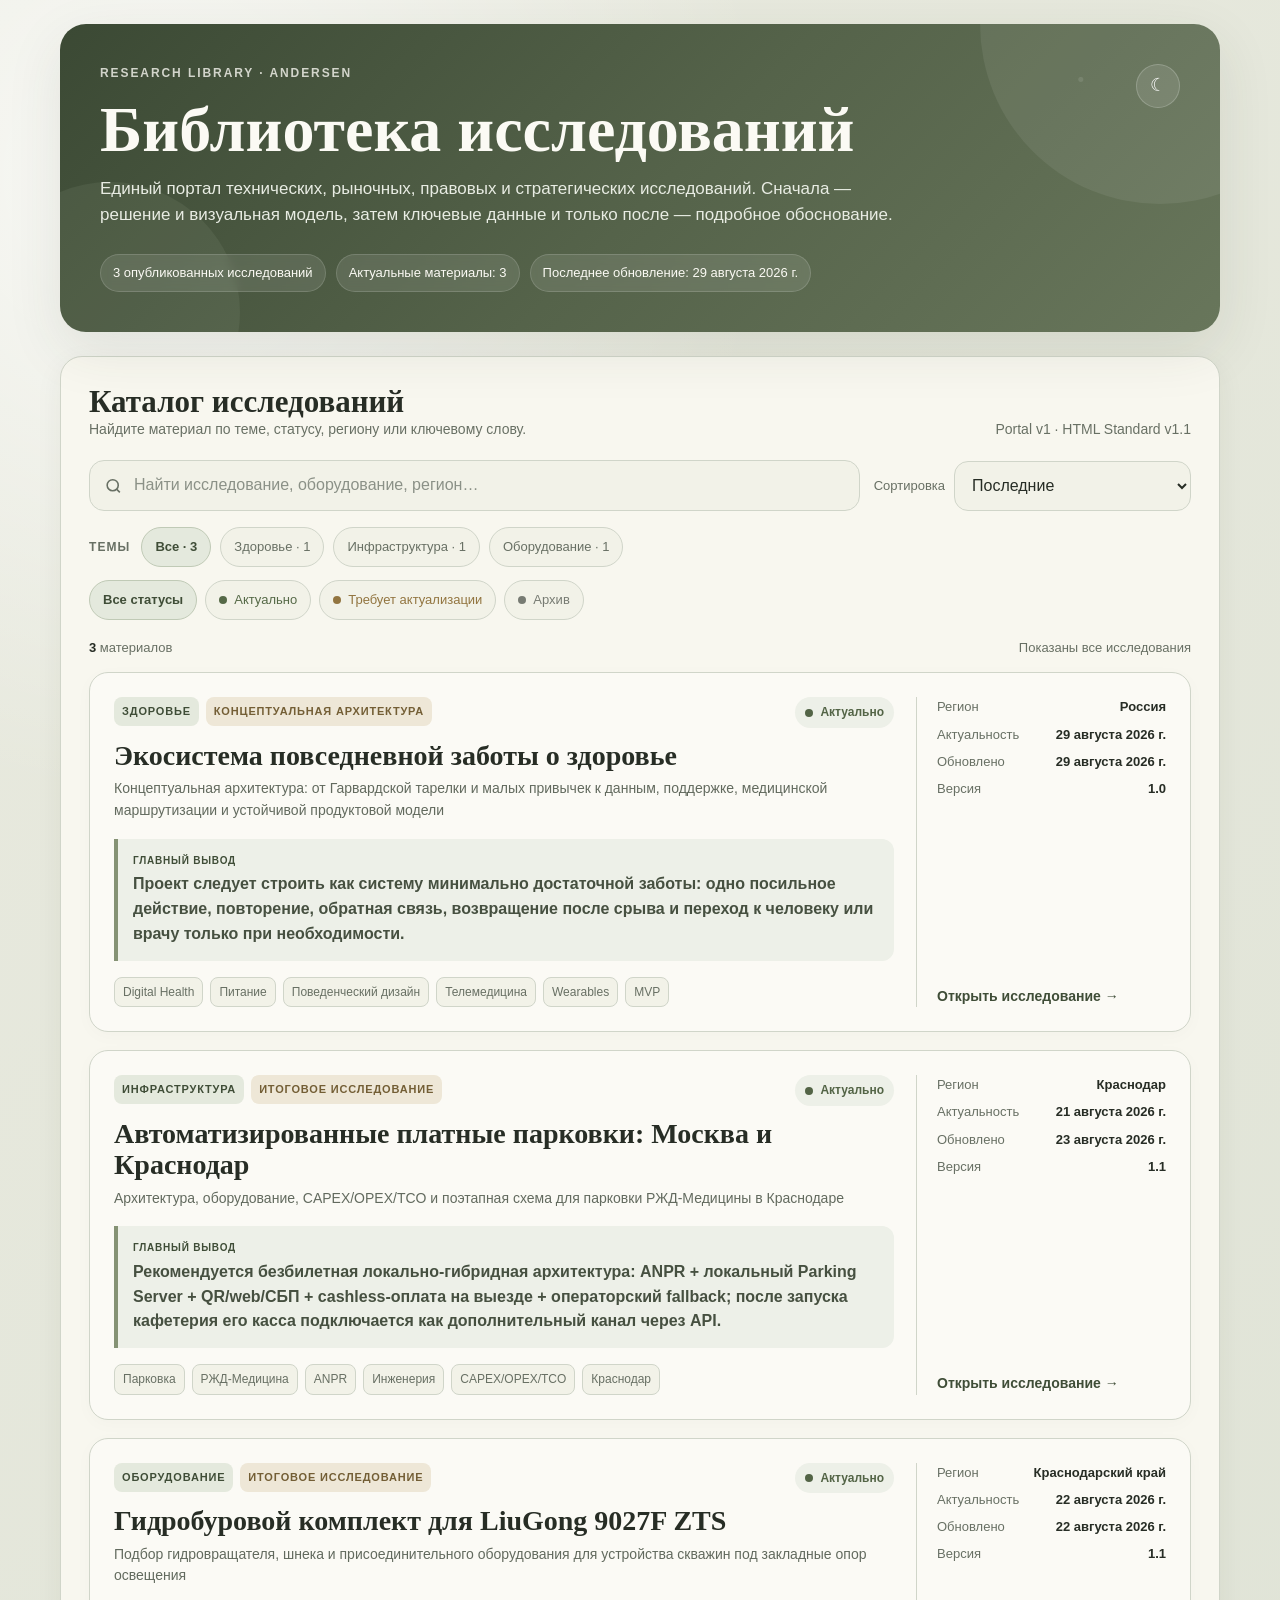
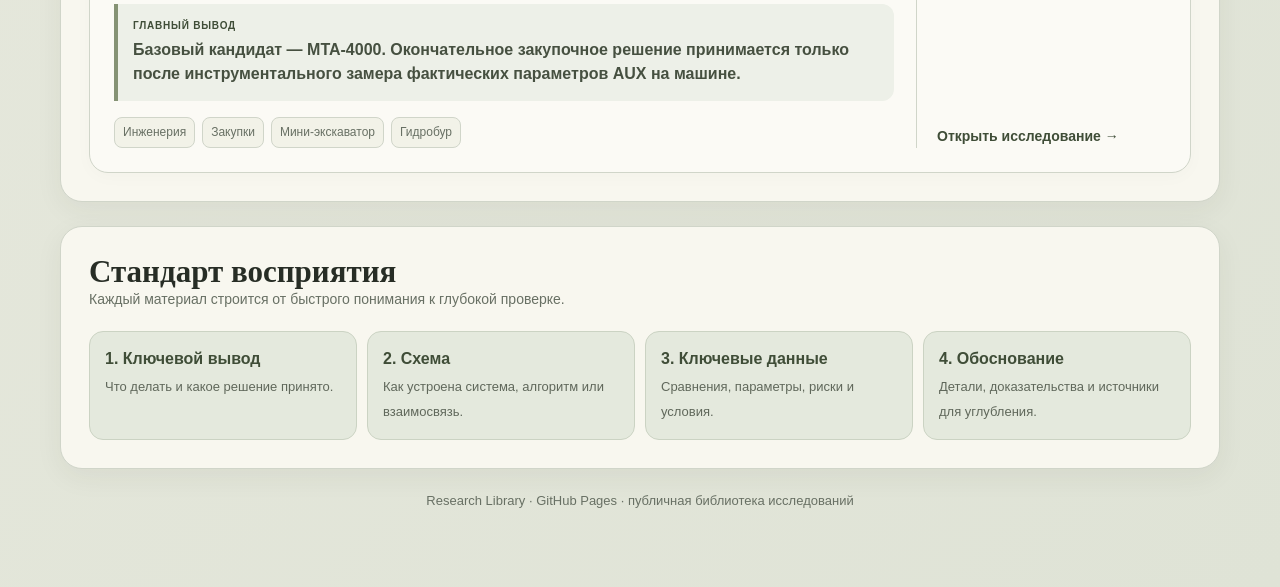
==== commit a3868166: "Keep library homepage out of search indexes" ====
--- a/index.html
+++ b/index.html
@@ -4,6 +4,7 @@
   <meta charset="utf-8">
   <meta name="viewport" content="width=device-width, initial-scale=1">
   <meta name="color-scheme" content="light dark">
+  <meta name="robots" content="noindex,nofollow,noarchive">
   <meta name="description" content="Research Library — публичная библиотека технических, рыночных, правовых и стратегических исследований.">
   <title>Research Library — библиотека исследований</title>
   <style>
@@ -447,4 +448,4 @@
     })();
   </script>
 </body>
-</html>+</html>
